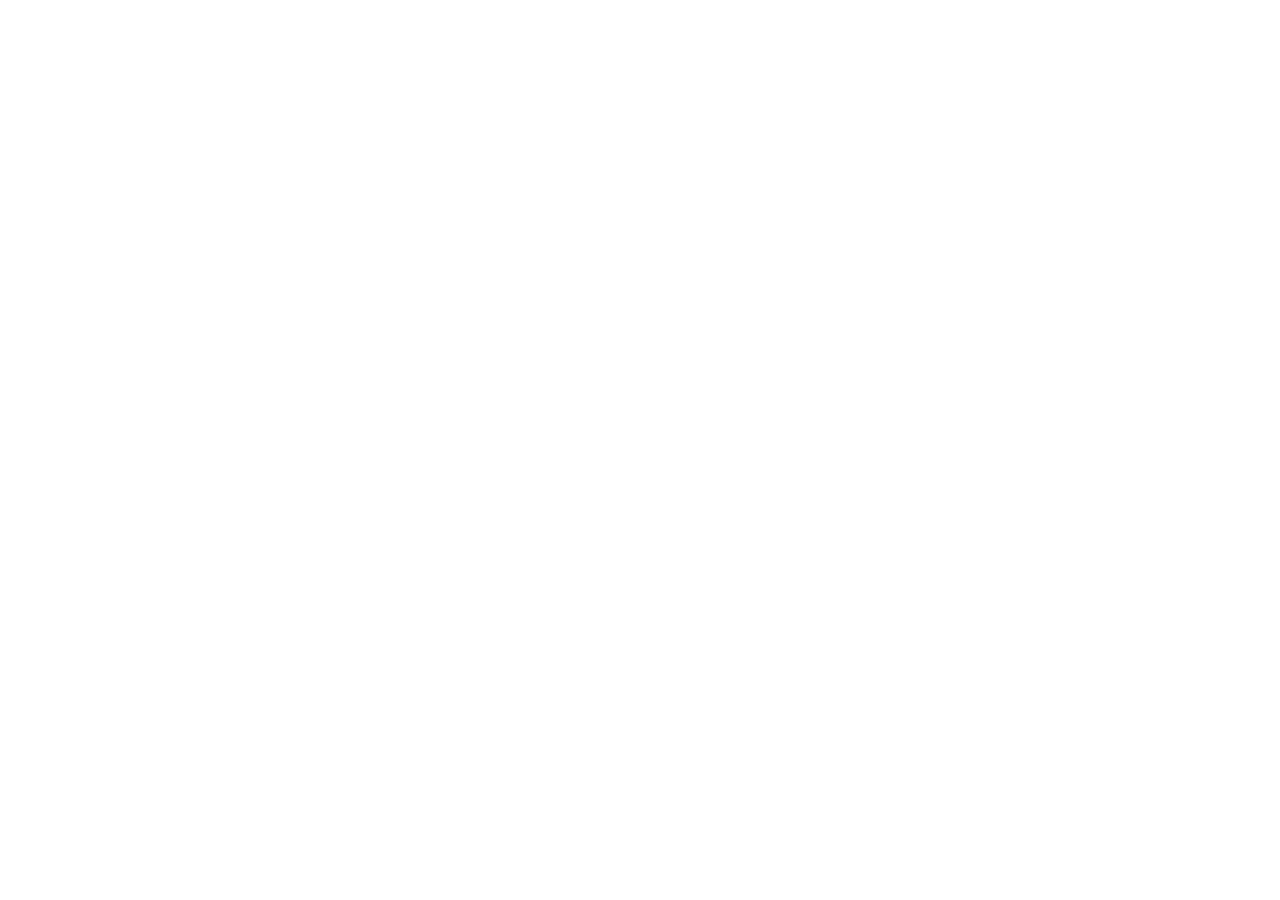
==== experiment/simulation/index.html @ bab792ae "Initial commit" ====
<!DOCTYPE html>
<html>
<head>
	<!-- Add CSS at the head of HTML file -->
    <link rel="stylesheet" href="./css/main.css">
</head>
<body>
		<!-- Your code goes here-->

	<!-- Add JS at the bottom of HTML file --> 
        <script src="./js/main.js"></script>
</body>
</html>
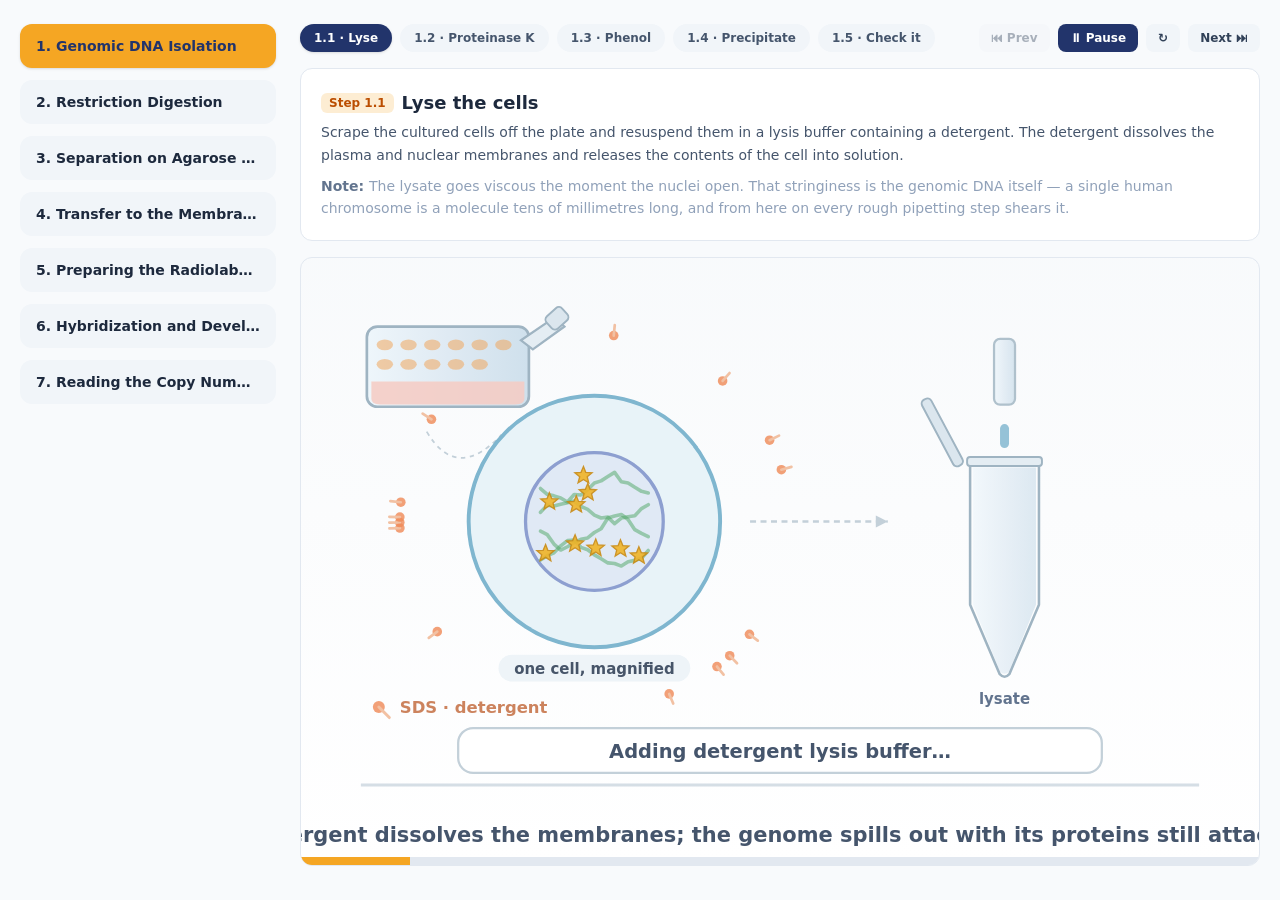
==== commit d6161531: "first deploy" ====
--- a/experiment/simulation/index.html
+++ b/experiment/simulation/index.html
@@ -1,13 +1,13 @@
-<!DOCTYPE html>
-<html>
-<head>
-	<!-- Add CSS at the head of HTML file -->
-    <link rel="stylesheet" href="./css/main.css">
-</head>
-<body>
-		<!-- Your code goes here-->
+<!doctype html>
+<html lang="en">
+  <head>
+    <meta charset="UTF-8" />
+    <meta name="viewport" content="width=device-width, initial-scale=1.0" />
 
-	<!-- Add JS at the bottom of HTML file --> 
-        <script src="./js/main.js"></script>
-</body>
+    <link rel="stylesheet" href="./css/main.css" />
+  </head>
+  <body>
+    <div id="root"></div>
+    <script type="module" src="./js/main.js"></script>
+  </body>
 </html>
